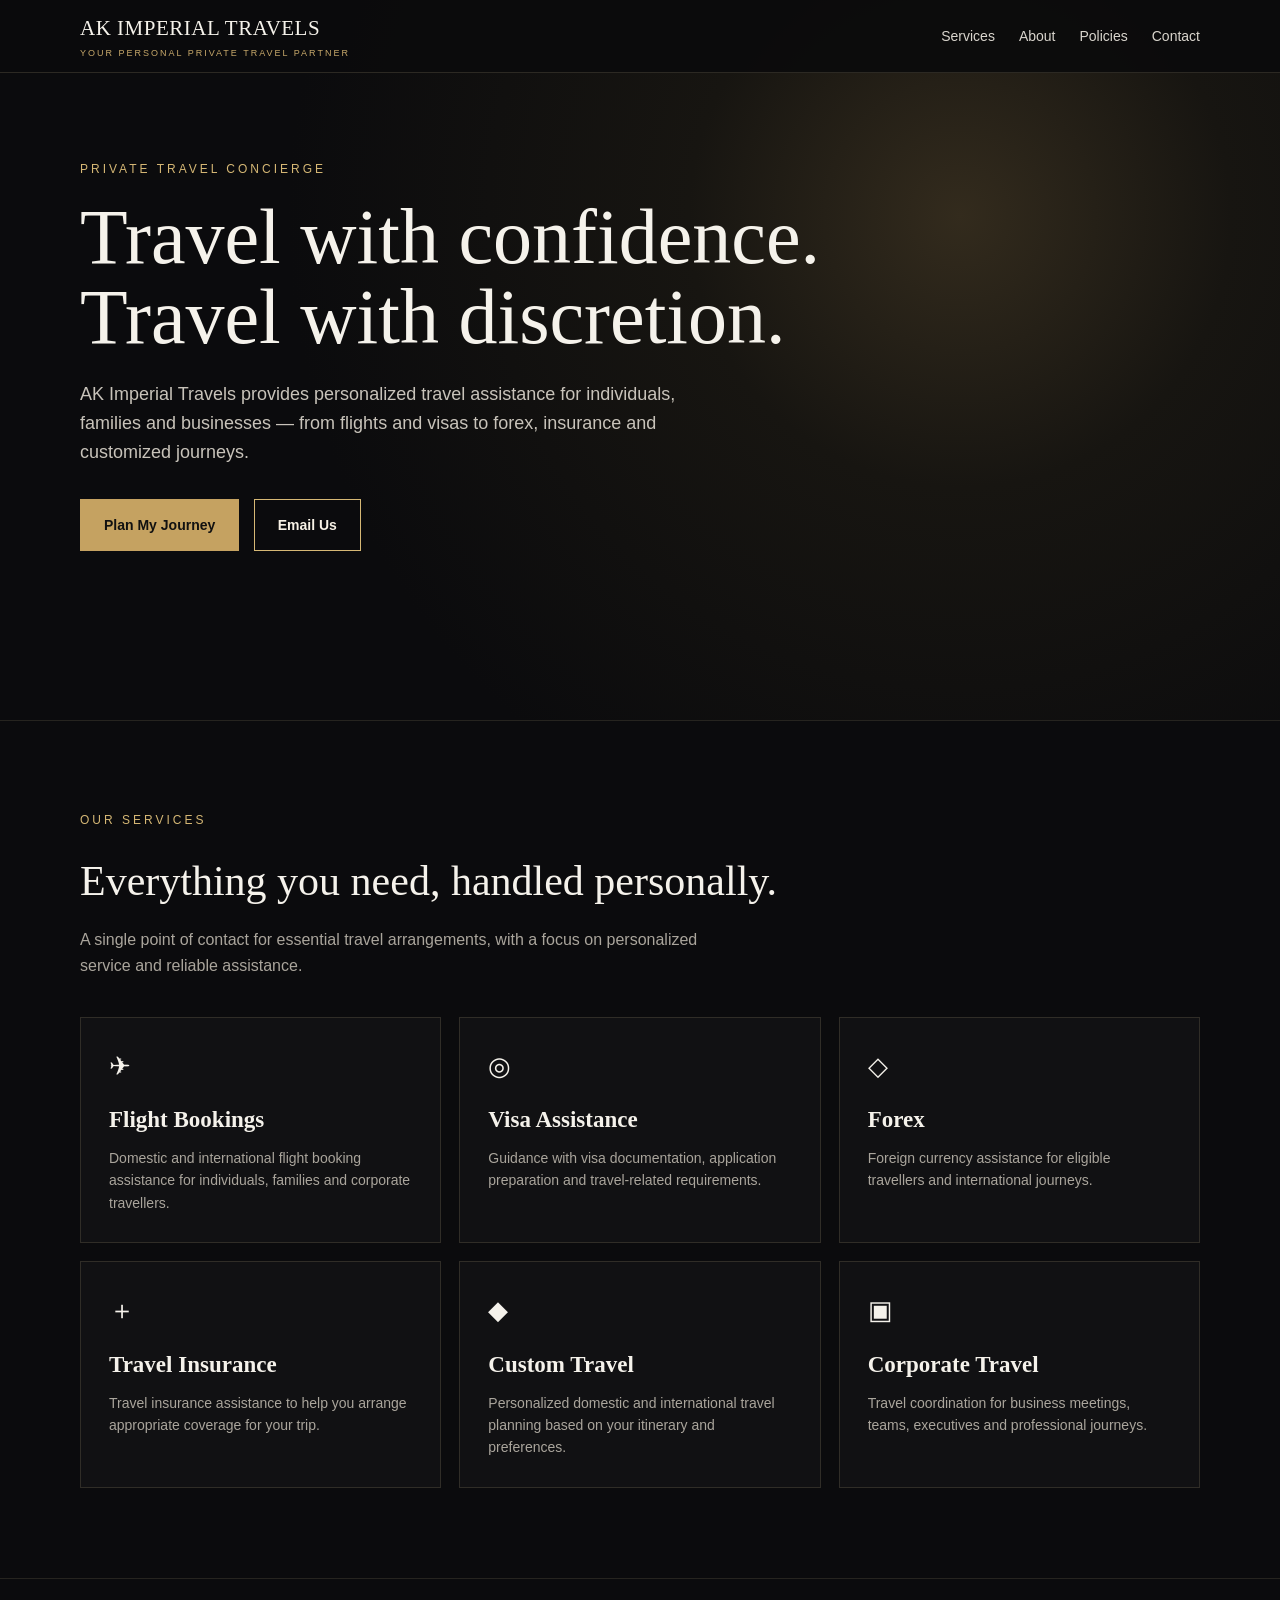
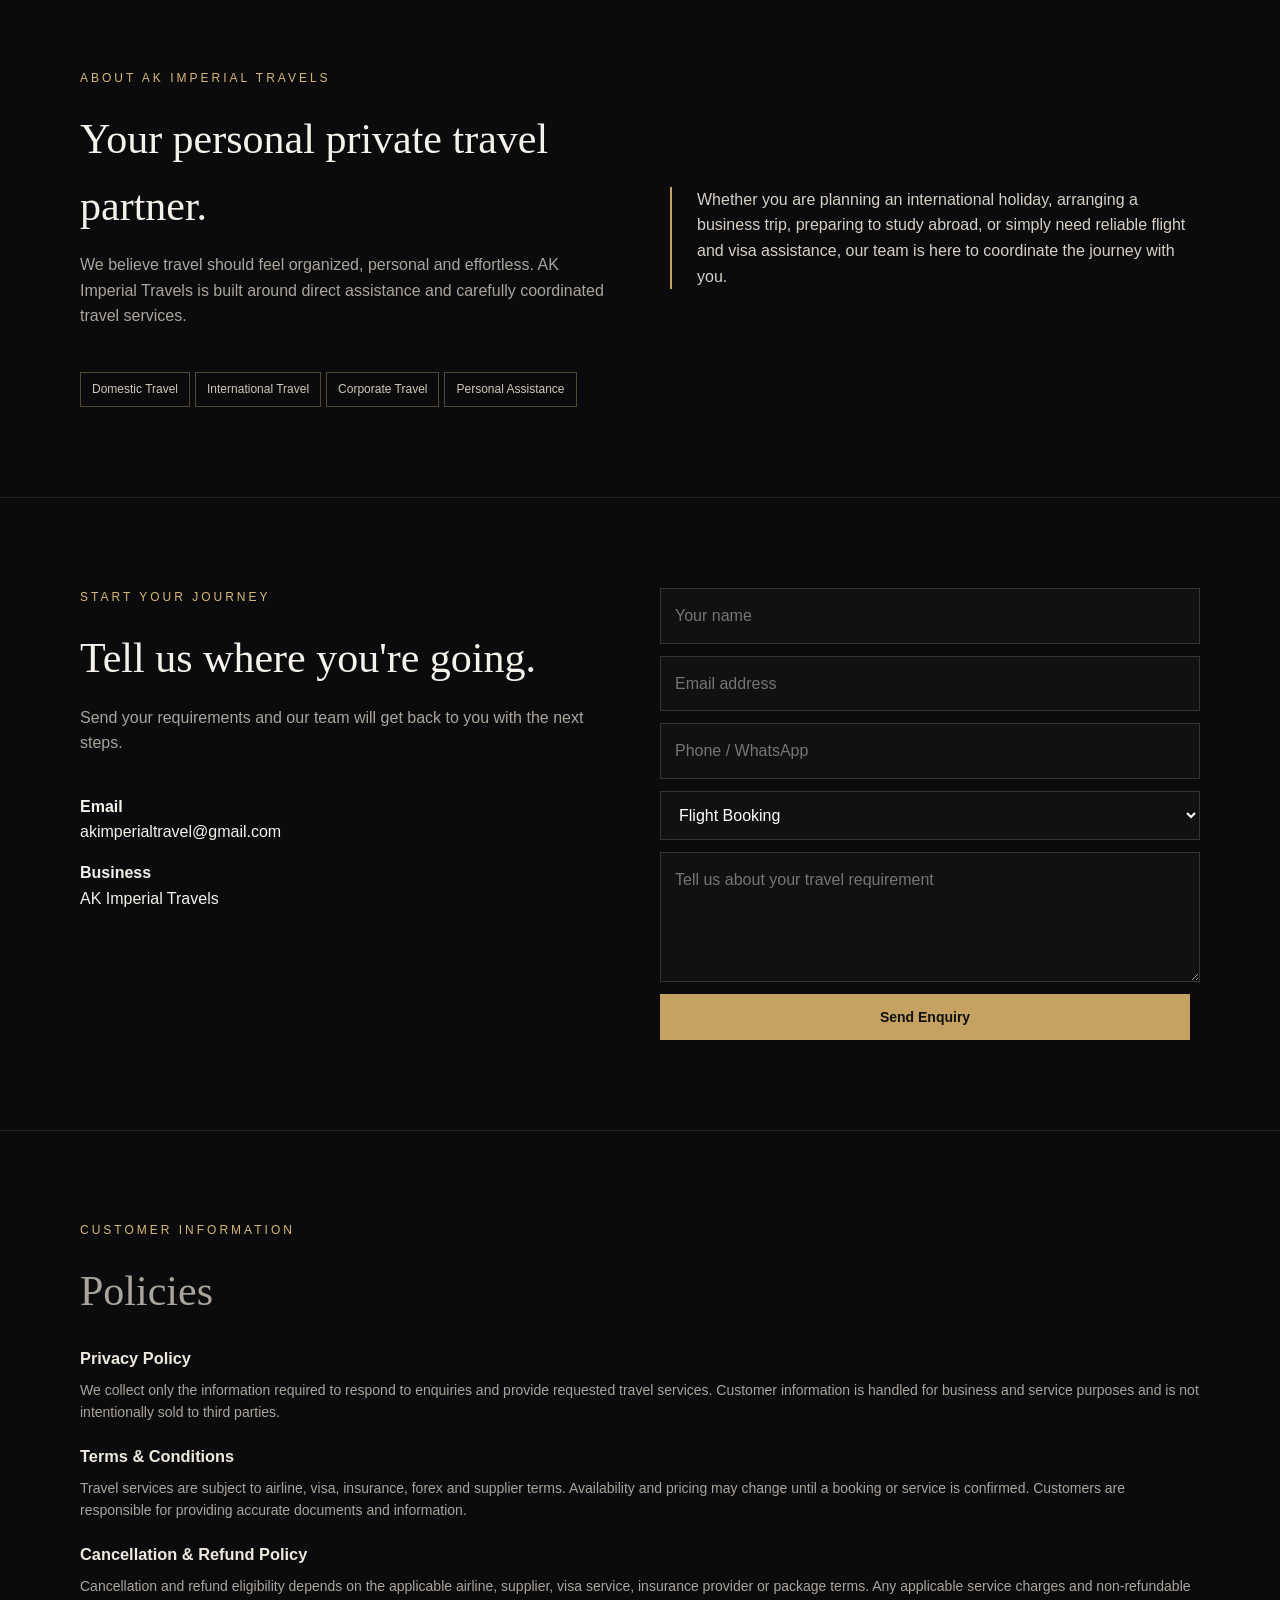
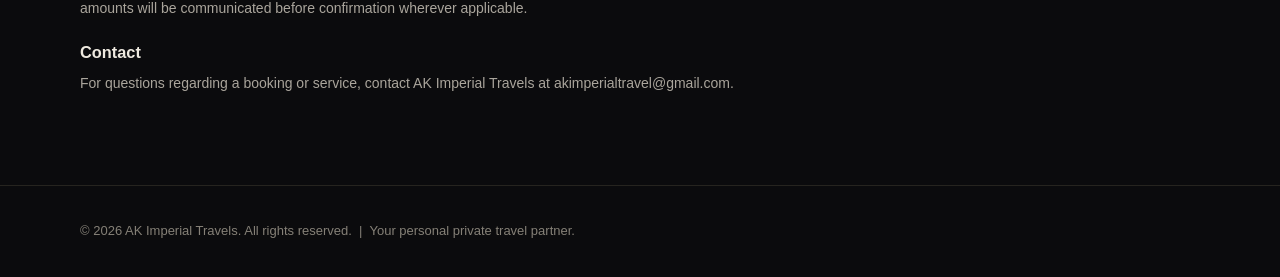
==== index.html @ 00be78ce "Add files via upload" ====
<!DOCTYPE html>
<html lang="en">
<head>
<meta charset="UTF-8">
<meta name="viewport" content="width=device-width, initial-scale=1.0">
<title>AK Imperial Travels | Your Personal Private Travel Partner</title>
<meta name="description" content="AK Imperial Travels offers flight bookings, visa assistance, forex, travel insurance and customized travel solutions.">
<style>
*{box-sizing:border-box;margin:0;padding:0}
body{font-family:Arial,Helvetica,sans-serif;background:#0b0b0d;color:#f5f2eb;line-height:1.6}
a{text-decoration:none;color:inherit}
.container{width:min(1120px,92%);margin:auto}
nav{position:fixed;top:0;width:100%;z-index:10;background:rgba(11,11,13,.92);border-bottom:1px solid #2c2923}
.navin{height:72px;display:flex;align-items:center;justify-content:space-between}
.logo{font-family:Georgia,serif;font-size:21px;letter-spacing:.5px}
.logo span{display:block;font-family:Arial;font-size:9px;letter-spacing:2px;color:#c7a86b;margin-top:1px}
.navlinks{display:flex;gap:24px;font-size:14px;color:#d9d5cd}
.navlinks a:hover{color:#d6b875}
.hero{min-height:720px;padding:160px 0 90px;background:radial-gradient(circle at 75% 30%,#332b1d 0,#171511 25%,#0b0b0d 62%)}
.eyebrow{color:#d6b875;letter-spacing:3px;text-transform:uppercase;font-size:12px;margin-bottom:18px}
h1{font-family:Georgia,serif;font-size:clamp(44px,7vw,78px);font-weight:500;line-height:1.02;max-width:850px}
.hero p{max-width:650px;color:#c8c3ba;font-size:18px;margin:24px 0 32px}
.btn{display:inline-block;padding:14px 23px;border:1px solid #d6b875;color:#f8f2e6;margin-right:10px;font-weight:bold;font-size:14px}
.btn.primary{background:#c5a261;color:#111;border-color:#c5a261}
section{padding:90px 0;border-top:1px solid #26241f}
.section-title{font-family:Georgia,serif;font-size:42px;font-weight:500;margin-bottom:12px}
.section-sub{color:#aaa59c;max-width:650px;margin-bottom:38px}
.grid{display:grid;grid-template-columns:repeat(3,1fr);gap:18px}
.card{border:1px solid #302d27;padding:28px;background:#111113}
.icon{font-size:26px;margin-bottom:15px}
.card h3{font-family:Georgia,serif;font-size:23px;margin-bottom:8px}
.card p{color:#aaa59c;font-size:14px}
.about{display:grid;grid-template-columns:1fr 1fr;gap:60px;align-items:center}
.highlight{border-left:2px solid #c5a261;padding-left:25px;color:#d6d0c6}
.contact{display:grid;grid-template-columns:1fr 1fr;gap:40px}
form{display:grid;gap:12px}
input,textarea,select{width:100%;padding:14px;background:#111113;border:1px solid #38342c;color:#fff;font:inherit}
textarea{min-height:130px;resize:vertical}
footer{padding:35px 0;color:#858077;font-size:13px;border-top:1px solid #26241f}
.policy{color:#aaa59c;font-size:14px}
.policy h3{color:#eee9df;margin:20px 0 7px}
.badge{display:inline-block;border:1px solid #514936;padding:7px 11px;margin:5px 5px 0 0;color:#cfc7b7;font-size:12px}
@media(max-width:760px){.navlinks{display:none}.hero{min-height:650px}.grid,.about,.contact{grid-template-columns:1fr}.section-title{font-size:34px}}
</style>
</head>
<body>
<nav><div class="container navin">
<a class="logo" href="#home">AK IMPERIAL TRAVELS<span>YOUR PERSONAL PRIVATE TRAVEL PARTNER</span></a>
<div class="navlinks"><a href="#services">Services</a><a href="#about">About</a><a href="#policies">Policies</a><a href="#contact">Contact</a></div>
</div></nav>

<header class="hero" id="home">
<div class="container">
<div class="eyebrow">Private Travel Concierge</div>
<h1>Travel with confidence.<br>Travel with discretion.</h1>
<p>AK Imperial Travels provides personalized travel assistance for individuals, families and businesses — from flights and visas to forex, insurance and customized journeys.</p>
<a class="btn primary" href="#contact">Plan My Journey</a>
<a class="btn" href="mailto:akimperialtravel@gmail.com">Email Us</a>
</div>
</header>

<section id="services"><div class="container">
<div class="eyebrow">Our Services</div><h2 class="section-title">Everything you need, handled personally.</h2>
<p class="section-sub">A single point of contact for essential travel arrangements, with a focus on personalized service and reliable assistance.</p>
<div class="grid">
<div class="card"><div class="icon">✈</div><h3>Flight Bookings</h3><p>Domestic and international flight booking assistance for individuals, families and corporate travellers.</p></div>
<div class="card"><div class="icon">◎</div><h3>Visa Assistance</h3><p>Guidance with visa documentation, application preparation and travel-related requirements.</p></div>
<div class="card"><div class="icon">◇</div><h3>Forex</h3><p>Foreign currency assistance for eligible travellers and international journeys.</p></div>
<div class="card"><div class="icon">＋</div><h3>Travel Insurance</h3><p>Travel insurance assistance to help you arrange appropriate coverage for your trip.</p></div>
<div class="card"><div class="icon">◆</div><h3>Custom Travel</h3><p>Personalized domestic and international travel planning based on your itinerary and preferences.</p></div>
<div class="card"><div class="icon">▣</div><h3>Corporate Travel</h3><p>Travel coordination for business meetings, teams, executives and professional journeys.</p></div>
</div></div></section>

<section id="about"><div class="container about">
<div><div class="eyebrow">About AK Imperial Travels</div><h2 class="section-title">Your personal private travel partner.</h2>
<p class="section-sub">We believe travel should feel organized, personal and effortless. AK Imperial Travels is built around direct assistance and carefully coordinated travel services.</p>
<span class="badge">Domestic Travel</span><span class="badge">International Travel</span><span class="badge">Corporate Travel</span><span class="badge">Personal Assistance</span></div>
<div class="highlight">Whether you are planning an international holiday, arranging a business trip, preparing to study abroad, or simply need reliable flight and visa assistance, our team is here to coordinate the journey with you.</div>
</div></section>

<section id="contact"><div class="container contact">
<div><div class="eyebrow">Start Your Journey</div><h2 class="section-title">Tell us where you're going.</h2><p class="section-sub">Send your requirements and our team will get back to you with the next steps.</p>
<p><strong>Email</strong><br><a href="mailto:akimperialtravel@gmail.com">akimperialtravel@gmail.com</a></p>
<p style="margin-top:15px"><strong>Business</strong><br>AK Imperial Travels</p></div>
<form action="mailto:akimperialtravel@gmail.com" method="post" enctype="text/plain">
<input name="Name" placeholder="Your name" required>
<input name="Email" type="email" placeholder="Email address" required>
<input name="Phone" placeholder="Phone / WhatsApp">
<select name="Service"><option>Flight Booking</option><option>Visa Assistance</option><option>Forex</option><option>Travel Insurance</option><option>Customized Travel Package</option><option>Corporate Travel</option></select>
<textarea name="Requirement" placeholder="Tell us about your travel requirement"></textarea>
<button class="btn primary" type="submit">Send Enquiry</button>
</form>
</div></section>

<section id="policies"><div class="container policy">
<div class="eyebrow">Customer Information</div><h2 class="section-title">Policies</h2>
<h3>Privacy Policy</h3><p>We collect only the information required to respond to enquiries and provide requested travel services. Customer information is handled for business and service purposes and is not intentionally sold to third parties.</p>
<h3>Terms & Conditions</h3><p>Travel services are subject to airline, visa, insurance, forex and supplier terms. Availability and pricing may change until a booking or service is confirmed. Customers are responsible for providing accurate documents and information.</p>
<h3>Cancellation & Refund Policy</h3><p>Cancellation and refund eligibility depends on the applicable airline, supplier, visa service, insurance provider or package terms. Any applicable service charges and non-refundable amounts will be communicated before confirmation wherever applicable.</p>
<h3>Contact</h3><p>For questions regarding a booking or service, contact AK Imperial Travels at <a href="mailto:akimperialtravel@gmail.com">akimperialtravel@gmail.com</a>.</p>
</div></section>

<footer><div class="container">© 2026 AK Imperial Travels. All rights reserved. &nbsp;|&nbsp; Your personal private travel partner.</div></footer>
</body></html>
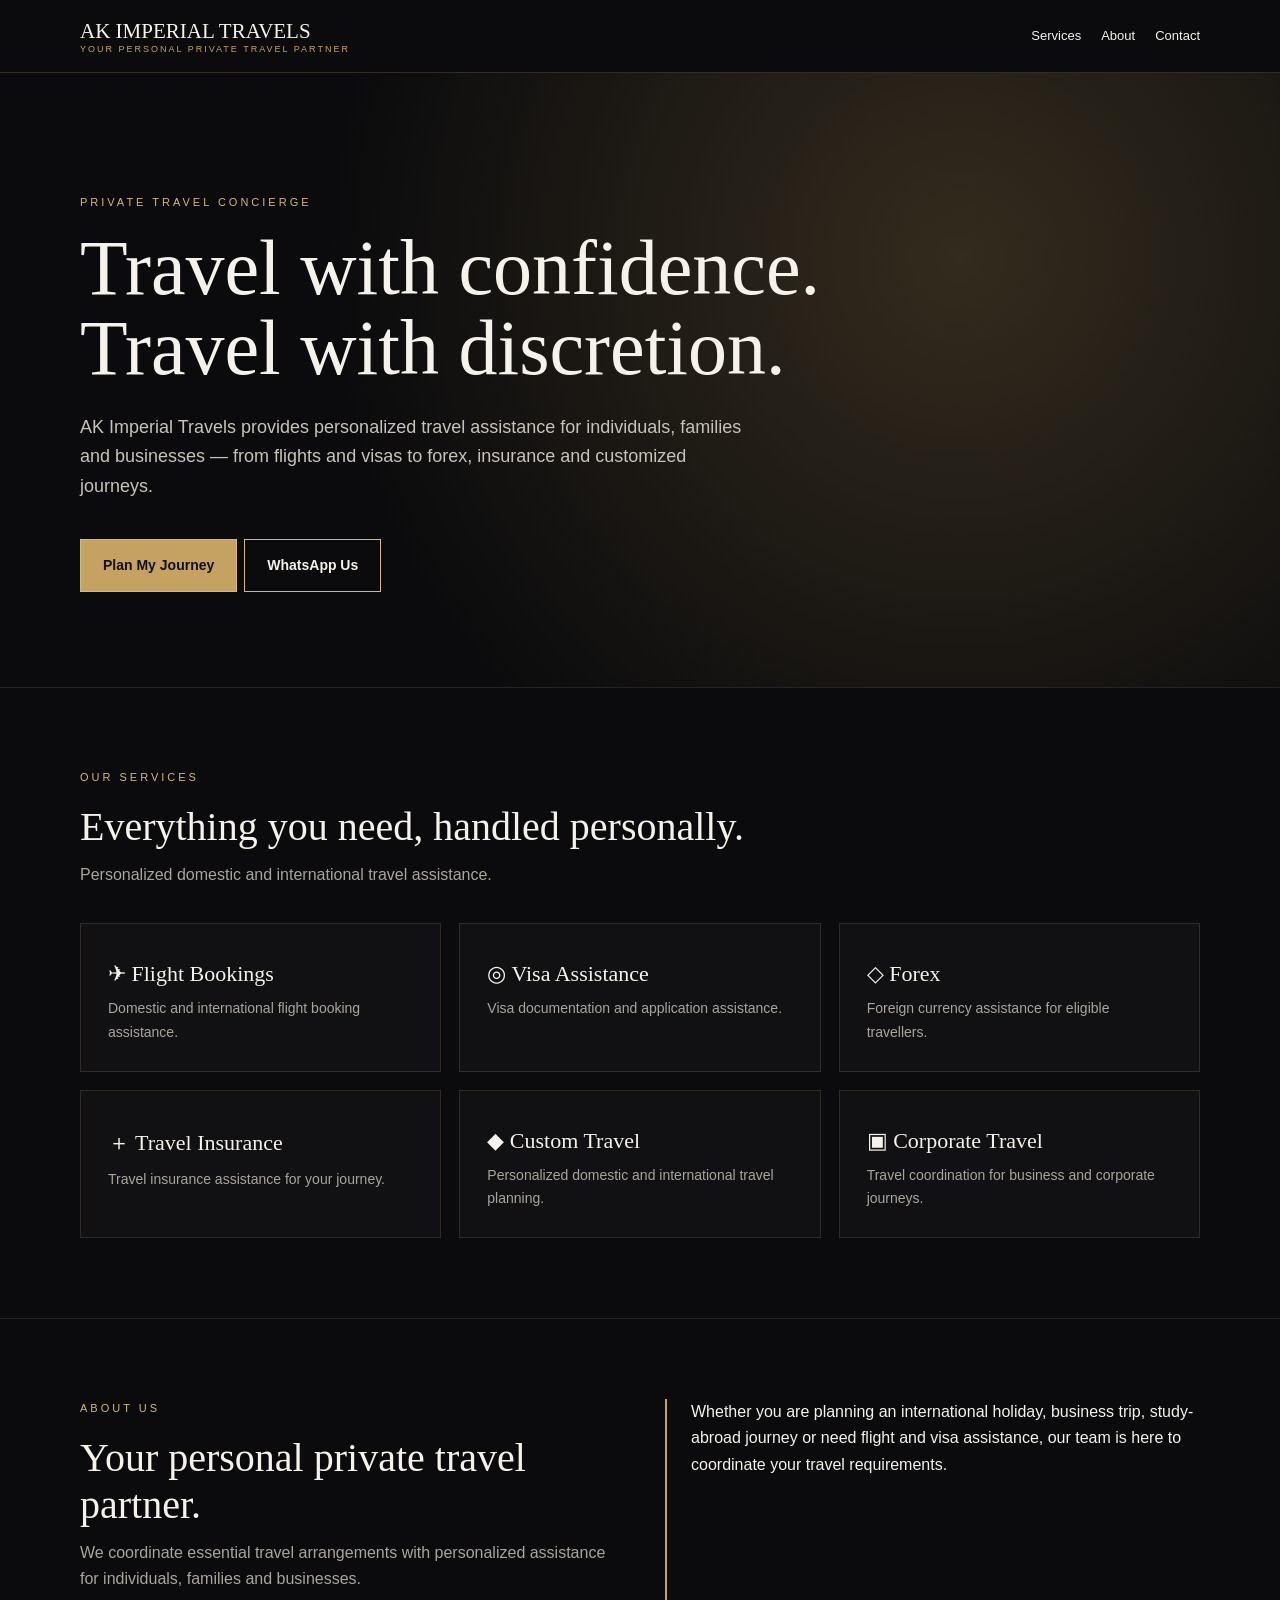
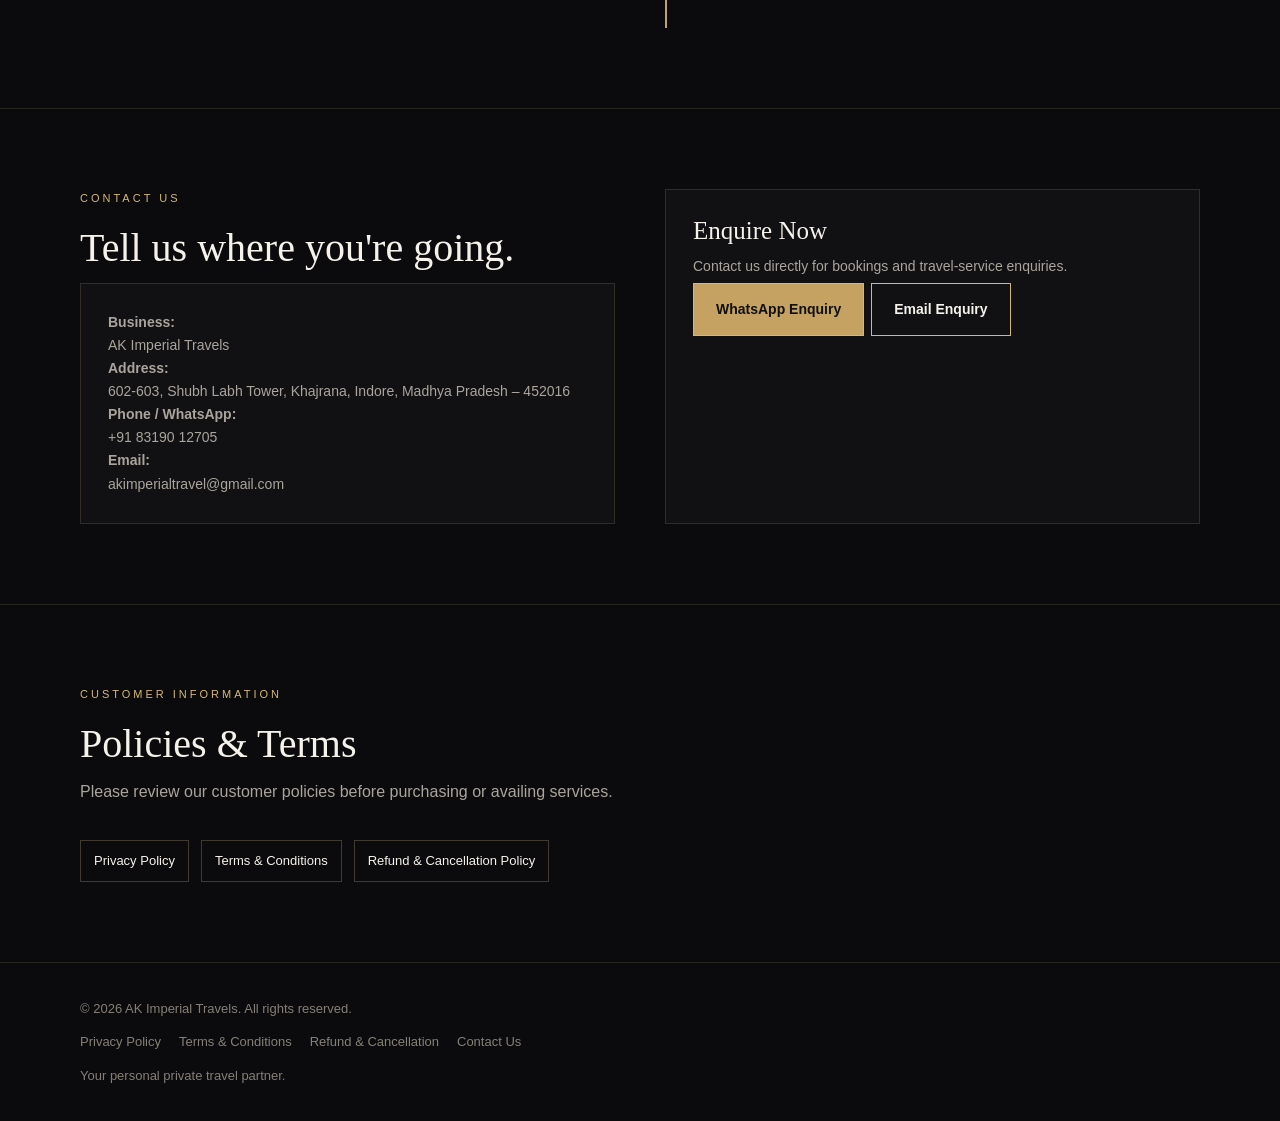
==== commit 7f0407f1: "Add files via upload" ====
--- a/index.html
+++ b/index.html
@@ -1,104 +1,5 @@
-<!DOCTYPE html>
-<html lang="en">
-<head>
-<meta charset="UTF-8">
-<meta name="viewport" content="width=device-width, initial-scale=1.0">
-<title>AK Imperial Travels | Your Personal Private Travel Partner</title>
-<meta name="description" content="AK Imperial Travels offers flight bookings, visa assistance, forex, travel insurance and customized travel solutions.">
-<style>
-*{box-sizing:border-box;margin:0;padding:0}
-body{font-family:Arial,Helvetica,sans-serif;background:#0b0b0d;color:#f5f2eb;line-height:1.6}
-a{text-decoration:none;color:inherit}
-.container{width:min(1120px,92%);margin:auto}
-nav{position:fixed;top:0;width:100%;z-index:10;background:rgba(11,11,13,.92);border-bottom:1px solid #2c2923}
-.navin{height:72px;display:flex;align-items:center;justify-content:space-between}
-.logo{font-family:Georgia,serif;font-size:21px;letter-spacing:.5px}
-.logo span{display:block;font-family:Arial;font-size:9px;letter-spacing:2px;color:#c7a86b;margin-top:1px}
-.navlinks{display:flex;gap:24px;font-size:14px;color:#d9d5cd}
-.navlinks a:hover{color:#d6b875}
-.hero{min-height:720px;padding:160px 0 90px;background:radial-gradient(circle at 75% 30%,#332b1d 0,#171511 25%,#0b0b0d 62%)}
-.eyebrow{color:#d6b875;letter-spacing:3px;text-transform:uppercase;font-size:12px;margin-bottom:18px}
-h1{font-family:Georgia,serif;font-size:clamp(44px,7vw,78px);font-weight:500;line-height:1.02;max-width:850px}
-.hero p{max-width:650px;color:#c8c3ba;font-size:18px;margin:24px 0 32px}
-.btn{display:inline-block;padding:14px 23px;border:1px solid #d6b875;color:#f8f2e6;margin-right:10px;font-weight:bold;font-size:14px}
-.btn.primary{background:#c5a261;color:#111;border-color:#c5a261}
-section{padding:90px 0;border-top:1px solid #26241f}
-.section-title{font-family:Georgia,serif;font-size:42px;font-weight:500;margin-bottom:12px}
-.section-sub{color:#aaa59c;max-width:650px;margin-bottom:38px}
-.grid{display:grid;grid-template-columns:repeat(3,1fr);gap:18px}
-.card{border:1px solid #302d27;padding:28px;background:#111113}
-.icon{font-size:26px;margin-bottom:15px}
-.card h3{font-family:Georgia,serif;font-size:23px;margin-bottom:8px}
-.card p{color:#aaa59c;font-size:14px}
-.about{display:grid;grid-template-columns:1fr 1fr;gap:60px;align-items:center}
-.highlight{border-left:2px solid #c5a261;padding-left:25px;color:#d6d0c6}
-.contact{display:grid;grid-template-columns:1fr 1fr;gap:40px}
-form{display:grid;gap:12px}
-input,textarea,select{width:100%;padding:14px;background:#111113;border:1px solid #38342c;color:#fff;font:inherit}
-textarea{min-height:130px;resize:vertical}
-footer{padding:35px 0;color:#858077;font-size:13px;border-top:1px solid #26241f}
-.policy{color:#aaa59c;font-size:14px}
-.policy h3{color:#eee9df;margin:20px 0 7px}
-.badge{display:inline-block;border:1px solid #514936;padding:7px 11px;margin:5px 5px 0 0;color:#cfc7b7;font-size:12px}
-@media(max-width:760px){.navlinks{display:none}.hero{min-height:650px}.grid,.about,.contact{grid-template-columns:1fr}.section-title{font-size:34px}}
-</style>
-</head>
-<body>
-<nav><div class="container navin">
-<a class="logo" href="#home">AK IMPERIAL TRAVELS<span>YOUR PERSONAL PRIVATE TRAVEL PARTNER</span></a>
-<div class="navlinks"><a href="#services">Services</a><a href="#about">About</a><a href="#policies">Policies</a><a href="#contact">Contact</a></div>
-</div></nav>
-
-<header class="hero" id="home">
-<div class="container">
-<div class="eyebrow">Private Travel Concierge</div>
-<h1>Travel with confidence.<br>Travel with discretion.</h1>
-<p>AK Imperial Travels provides personalized travel assistance for individuals, families and businesses — from flights and visas to forex, insurance and customized journeys.</p>
-<a class="btn primary" href="#contact">Plan My Journey</a>
-<a class="btn" href="mailto:akimperialtravel@gmail.com">Email Us</a>
-</div>
-</header>
-
-<section id="services"><div class="container">
-<div class="eyebrow">Our Services</div><h2 class="section-title">Everything you need, handled personally.</h2>
-<p class="section-sub">A single point of contact for essential travel arrangements, with a focus on personalized service and reliable assistance.</p>
-<div class="grid">
-<div class="card"><div class="icon">✈</div><h3>Flight Bookings</h3><p>Domestic and international flight booking assistance for individuals, families and corporate travellers.</p></div>
-<div class="card"><div class="icon">◎</div><h3>Visa Assistance</h3><p>Guidance with visa documentation, application preparation and travel-related requirements.</p></div>
-<div class="card"><div class="icon">◇</div><h3>Forex</h3><p>Foreign currency assistance for eligible travellers and international journeys.</p></div>
-<div class="card"><div class="icon">＋</div><h3>Travel Insurance</h3><p>Travel insurance assistance to help you arrange appropriate coverage for your trip.</p></div>
-<div class="card"><div class="icon">◆</div><h3>Custom Travel</h3><p>Personalized domestic and international travel planning based on your itinerary and preferences.</p></div>
-<div class="card"><div class="icon">▣</div><h3>Corporate Travel</h3><p>Travel coordination for business meetings, teams, executives and professional journeys.</p></div>
-</div></div></section>
-
-<section id="about"><div class="container about">
-<div><div class="eyebrow">About AK Imperial Travels</div><h2 class="section-title">Your personal private travel partner.</h2>
-<p class="section-sub">We believe travel should feel organized, personal and effortless. AK Imperial Travels is built around direct assistance and carefully coordinated travel services.</p>
-<span class="badge">Domestic Travel</span><span class="badge">International Travel</span><span class="badge">Corporate Travel</span><span class="badge">Personal Assistance</span></div>
-<div class="highlight">Whether you are planning an international holiday, arranging a business trip, preparing to study abroad, or simply need reliable flight and visa assistance, our team is here to coordinate the journey with you.</div>
-</div></section>
-
-<section id="contact"><div class="container contact">
-<div><div class="eyebrow">Start Your Journey</div><h2 class="section-title">Tell us where you're going.</h2><p class="section-sub">Send your requirements and our team will get back to you with the next steps.</p>
-<p><strong>Email</strong><br><a href="mailto:akimperialtravel@gmail.com">akimperialtravel@gmail.com</a></p>
-<p style="margin-top:15px"><strong>Business</strong><br>AK Imperial Travels</p></div>
-<form action="mailto:akimperialtravel@gmail.com" method="post" enctype="text/plain">
-<input name="Name" placeholder="Your name" required>
-<input name="Email" type="email" placeholder="Email address" required>
-<input name="Phone" placeholder="Phone / WhatsApp">
-<select name="Service"><option>Flight Booking</option><option>Visa Assistance</option><option>Forex</option><option>Travel Insurance</option><option>Customized Travel Package</option><option>Corporate Travel</option></select>
-<textarea name="Requirement" placeholder="Tell us about your travel requirement"></textarea>
-<button class="btn primary" type="submit">Send Enquiry</button>
-</form>
-</div></section>
-
-<section id="policies"><div class="container policy">
-<div class="eyebrow">Customer Information</div><h2 class="section-title">Policies</h2>
-<h3>Privacy Policy</h3><p>We collect only the information required to respond to enquiries and provide requested travel services. Customer information is handled for business and service purposes and is not intentionally sold to third parties.</p>
-<h3>Terms & Conditions</h3><p>Travel services are subject to airline, visa, insurance, forex and supplier terms. Availability and pricing may change until a booking or service is confirmed. Customers are responsible for providing accurate documents and information.</p>
-<h3>Cancellation & Refund Policy</h3><p>Cancellation and refund eligibility depends on the applicable airline, supplier, visa service, insurance provider or package terms. Any applicable service charges and non-refundable amounts will be communicated before confirmation wherever applicable.</p>
-<h3>Contact</h3><p>For questions regarding a booking or service, contact AK Imperial Travels at <a href="mailto:akimperialtravel@gmail.com">akimperialtravel@gmail.com</a>.</p>
-</div></section>
-
-<footer><div class="container">© 2026 AK Imperial Travels. All rights reserved. &nbsp;|&nbsp; Your personal private travel partner.</div></footer>
-</body></html>+<!doctype html><html><head><meta charset="utf-8"><meta name="viewport" content="width=device-width,initial-scale=1"><title>Your Personal Private Travel Partner | AK Imperial Travels</title><link rel="stylesheet" href="style.css"></head><body><nav><div class="container navin"><a class="logo" href="index.html">AK IMPERIAL TRAVELS<span>YOUR PERSONAL PRIVATE TRAVEL PARTNER</span></a><div class="navlinks"><a href="index.html#services">Services</a><a href="index.html#about">About</a><a href="index.html#contact">Contact</a></div></div></nav><header class="hero"><div class="container"><div class="eyebrow">Private Travel Concierge</div><h1>Travel with confidence.<br>Travel with discretion.</h1><p>AK Imperial Travels provides personalized travel assistance for individuals, families and businesses — from flights and visas to forex, insurance and customized journeys.</p><a class="btn primary" href="#contact">Plan My Journey</a><a class="btn" href="https://wa.me/918319012705">WhatsApp Us</a></div></header>
+<section id="services"><div class="container"><div class="eyebrow">Our Services</div><h2 class="section-title">Everything you need, handled personally.</h2><p class="section-sub">Personalized domestic and international travel assistance.</p><div class="grid"><div class="card"><h3>✈ Flight Bookings</h3><p>Domestic and international flight booking assistance.</p></div><div class="card"><h3>◎ Visa Assistance</h3><p>Visa documentation and application assistance.</p></div><div class="card"><h3>◇ Forex</h3><p>Foreign currency assistance for eligible travellers.</p></div><div class="card"><h3>＋ Travel Insurance</h3><p>Travel insurance assistance for your journey.</p></div><div class="card"><h3>◆ Custom Travel</h3><p>Personalized domestic and international travel planning.</p></div><div class="card"><h3>▣ Corporate Travel</h3><p>Travel coordination for business and corporate journeys.</p></div></div></div></section>
+<section id="about"><div class="container about"><div><div class="eyebrow">About Us</div><h2 class="section-title">Your personal private travel partner.</h2><p class="section-sub">We coordinate essential travel arrangements with personalized assistance for individuals, families and businesses.</p></div><div class="highlight">Whether you are planning an international holiday, business trip, study-abroad journey or need flight and visa assistance, our team is here to coordinate your travel requirements.</div></div></section>
+<section id="contact"><div class="container contact"><div><div class="eyebrow">Contact Us</div><h2 class="section-title">Tell us where you're going.</h2><div class="contactbox"><p><b>Business:</b><br>AK Imperial Travels</p><p><b>Address:</b><br>602-603, Shubh Labh Tower, Khajrana, Indore, Madhya Pradesh – 452016</p><p><b>Phone / WhatsApp:</b><br><a href="tel:918319012705">+91 83190 12705</a></p><p><b>Email:</b><br><a href="mailto:akimperialtravel@gmail.com">akimperialtravel@gmail.com</a></p></div></div><div class="contactbox"><h2 style="font:25px Georgia;margin-bottom:10px">Enquire Now</h2><p>Contact us directly for bookings and travel-service enquiries.</p><a class="btn primary" href="https://wa.me/918319012705">WhatsApp Enquiry</a><a class="btn" href="mailto:akimperialtravel@gmail.com?subject=Travel%20Enquiry">Email Enquiry</a></div></div></section>
+<section><div class="container"><div class="eyebrow">Customer Information</div><h2 class="section-title">Policies & Terms</h2><p class="section-sub">Please review our customer policies before purchasing or availing services.</p><div class="links"><a href="privacy-policy.html">Privacy Policy</a><a href="terms.html">Terms & Conditions</a><a href="refund-cancellation.html">Refund & Cancellation Policy</a></div></div></section><footer><div class="container">© 2026 AK Imperial Travels. All rights reserved.<div class="footerlinks"><a href="privacy-policy.html">Privacy Policy</a><a href="terms.html">Terms & Conditions</a><a href="refund-cancellation.html">Refund & Cancellation</a><a href="index.html#contact">Contact Us</a></div>Your personal private travel partner.</div></footer></body></html>
--- a/style.css
+++ b/style.css
@@ -0,0 +1 @@
+*{box-sizing:border-box;margin:0;padding:0}body{font-family:Arial,sans-serif;background:#0b0b0d;color:#f5f2eb;line-height:1.65}a{color:inherit;text-decoration:none}.container{width:min(1120px,92%);margin:auto}nav{background:#0b0b0d;border-bottom:1px solid #302d27}.navin{min-height:72px;display:flex;justify-content:space-between;align-items:center}.logo{font:21px Georgia}.logo span{display:block;font:9px Arial;letter-spacing:2px;color:#c7a261}.navlinks{display:flex;gap:20px;font-size:13px}.hero{padding:120px 0 90px;background:radial-gradient(circle at 75% 30%,#332b1d,#0b0b0d 60%)}.eyebrow{color:#d6b875;letter-spacing:3px;text-transform:uppercase;font-size:11px;margin-bottom:17px}h1{font:500 clamp(44px,7vw,78px)/1.03 Georgia}.hero p{max-width:680px;color:#c8c3ba;font-size:18px;margin:24px 0 32px}.btn{display:inline-block;padding:14px 22px;border:1px solid #d6b875;margin:5px 7px 5px 0;font-weight:bold;font-size:14px}.primary{background:#c5a261;color:#111}section{padding:80px 0;border-top:1px solid #26241f}.section-title{font:40px Georgia;margin-bottom:12px}.section-sub{color:#aaa59c;max-width:700px;margin-bottom:35px}.grid{display:grid;grid-template-columns:repeat(3,1fr);gap:18px}.card,.contactbox{border:1px solid #302d27;padding:27px;background:#111113}.card h3{font:22px Georgia;margin:10px 0}.card p,.contactbox p{color:#aaa59c;font-size:14px}.about,.contact{display:grid;grid-template-columns:1fr 1fr;gap:50px}.highlight{border-left:2px solid #c5a261;padding-left:24px}.policy{padding:70px 0;min-height:75vh}.policy h1{font-size:50px;margin-bottom:20px}.policy h2{font:25px Georgia;margin:28px 0 8px}.policy p{color:#b9b3a9;font-size:15px}.links{display:flex;gap:12px;flex-wrap:wrap;margin-top:20px}.links a{border:1px solid #403a30;padding:9px 13px;font-size:13px}footer{padding:35px 0;border-top:1px solid #26241f;color:#858077;font-size:13px}.footerlinks{display:flex;gap:18px;flex-wrap:wrap;margin:12px 0}@media(max-width:760px){.navlinks{display:none}.grid,.about,.contact{grid-template-columns:1fr}.section-title{font-size:33px}}
